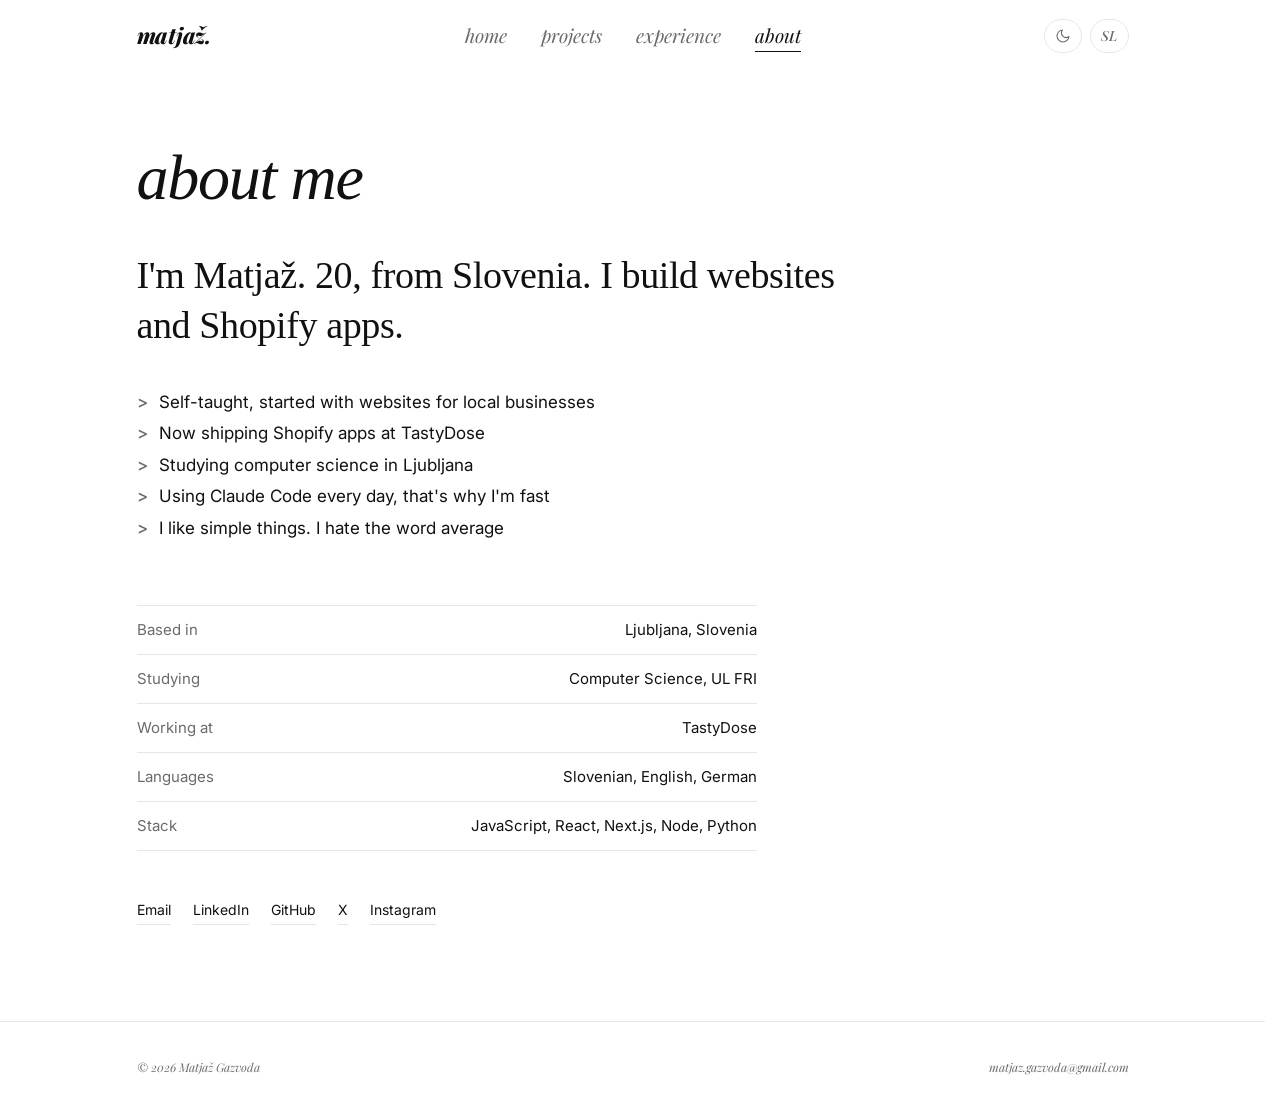
==== about.html @ 21f95aaa "Personal website: minimal portfolio with projects, experience, about Co-Authored-By: Claude Fable 5." ====
<!doctype html><html lang="en"><head><meta charset="utf-8"><meta name="viewport" content="width=device-width,initial-scale=1"><link rel="preconnect" href="https://fonts.googleapis.com"><link href="https://fonts.googleapis.com/css2?family=Inter:wght@400;500&family=Playfair+Display:ital,wght@0,400;0,500;1,400;1,500;1,800&display=swap" rel="stylesheet"><link rel="stylesheet" href="style.css"><script src="site.js"></script><title>About · Matjaž Gazvoda</title></head><body data-page="about">
<nav><div class="wrap"><a class="brand" href="index.html">matjaž.</a><ul><li><a href="index.html" data-p="index" data-i18n="nav.home">home</a></li><li><a href="projects.html" data-p="projects" data-i18n="nav.projects">projects</a></li><li><a href="experience.html" data-p="experience" data-i18n="nav.experience">experience</a></li><li><a href="about.html" data-p="about" data-i18n="nav.about">about</a></li></ul><div class="tools"><button id="themeBtn" type="button" aria-label="Toggle theme"><svg class="sun" viewBox="0 0 24 24"><circle cx="12" cy="12" r="4"/><path d="M12 2v2M12 20v2M4.9 4.9l1.4 1.4M17.7 17.7l1.4 1.4M2 12h2M20 12h2M4.9 19.1l1.4-1.4M17.7 6.3l1.4-1.4"/></svg><svg class="moon" viewBox="0 0 24 24"><path d="M21 12.8A9 9 0 1 1 11.2 3a7 7 0 0 0 9.8 9.8z"/></svg></button><button id="langBtn" type="button" aria-label="Toggle language">SL</button></div></div></nav>
<main class="wrap page about-page">
  <h1 data-i18n="about.h1">about me</h1>
  <p class="about-intro" data-i18n="about.intro"></p>
  <ul class="sell-list about-list">
    <li data-i18n="ab.1"></li>
    <li data-i18n="ab.2"></li>
    <li data-i18n="ab.3"></li>
    <li data-i18n="ab.4"></li>
    <li data-i18n="ab.5"></li>
  </ul>
  <ul class="facts about-facts">
    <li><span data-i18n="f.based"></span><span data-i18n="f.based.v"></span></li>
    <li><span data-i18n="f.study"></span><span data-i18n="f.study.v"></span></li>
    <li><span data-i18n="f.work"></span><span>TastyDose</span></li>
    <li><span data-i18n="f.lang"></span><span data-i18n="f.lang.v"></span></li>
    <li><span data-i18n="f.stack"></span><span>JavaScript, React, Next.js, Node, Python</span></li>
  </ul>
  <div class="links"><a href="mailto:matjaz.gazvoda@gmail.com" data-i18n="links.email">Email</a><a href="https://www.linkedin.com/in/matja%C5%BE-gazvoda-29b354322/" target="_blank" rel="noopener">LinkedIn</a><a href="https://github.com/matjazo18" target="_blank" rel="noopener">GitHub</a><a href="https://x.com/GazvodaMatjaz" target="_blank" rel="noopener">X</a><a href="https://www.instagram.com/matjaz_gazvoda/" target="_blank" rel="noopener">Instagram</a></div>
</main>
<footer><div class="wrap"><span>© 2026 Matjaž Gazvoda</span><span><a href="mailto:matjaz.gazvoda@gmail.com">matjaz.gazvoda@gmail.com</a></span></div></footer>
<script>window.__i18nApply&&window.__i18nApply()</script>
</body></html>
---- style.css ----
*{box-sizing:border-box;margin:0;padding:0}
:root{--bg:#fff;--fg:#111;--muted:#6b6b6b;--line:#e6e6e6;--glow:rgba(0,0,0,.35);--max:1040px}
:root[data-theme="dark"]{--bg:#0b0b0b;--fg:#f2f2f2;--muted:#9a9a9a;--line:#262626;--glow:rgba(255,255,255,.55)}
html{-webkit-font-smoothing:antialiased}
body{background:var(--bg);color:var(--fg);font-family:"Inter",-apple-system,BlinkMacSystemFont,"Helvetica Neue",Arial,sans-serif;font-size:17px;line-height:1.6;transition:background .25s,color .25s}
a{color:inherit;text-decoration:none}
.wrap{max-width:var(--max);margin:0 auto;padding:0 24px}
/* nav */
nav{position:sticky;top:0;background:color-mix(in srgb,var(--bg) 90%,transparent);backdrop-filter:blur(8px);z-index:10}
nav .wrap{display:grid;grid-template-columns:1fr auto 1fr;align-items:center;height:64px}
nav .brand{font-family:Georgia,"Times New Roman",serif;font-style:italic;font-size:20px;letter-spacing:-.01em}
nav ul{display:flex;gap:30px;list-style:none;justify-content:center}
nav ul a{font-size:14px;color:var(--muted);transition:color .2s,text-shadow .2s}
nav ul a:hover{color:var(--fg);text-shadow:0 0 10px var(--glow),0 0 22px var(--glow)}
nav ul a.active{color:var(--fg)}
.tools{display:flex;gap:6px;justify-content:flex-end}
.tools button{font:inherit;font-size:12px;letter-spacing:.08em;color:var(--muted);background:none;border:1px solid var(--line);border-radius:999px;padding:5px 11px;cursor:pointer;transition:color .2s,border-color .2s,text-shadow .2s}
.tools button:hover{color:var(--fg);border-color:var(--fg);text-shadow:0 0 10px var(--glow)}
/* hero */
.hero{min-height:calc(100vh - 64px);display:flex;flex-direction:column;align-items:center;justify-content:center;text-align:center;padding:0 24px 72px}
.hero img{width:min(720px,88vw);height:auto;margin:-60px 0 -70px}
:root[data-theme="dark"] .hero img{filter:invert(1)}
.hero .name{font-size:15px;letter-spacing:.22em;text-transform:uppercase;color:var(--muted)}
.hero .tag{margin-top:14px;max-width:520px;color:var(--muted);font-size:16px}
.hero .links{margin-top:28px}
/* links row */
.links{display:flex;gap:22px;flex-wrap:wrap;justify-content:center}
.about .links{justify-content:flex-start}
.links a{font-size:14px;border-bottom:1px solid var(--line);padding-bottom:2px;transition:border-color .15s,text-shadow .2s}
.links a:hover{border-color:var(--fg);text-shadow:0 0 10px var(--glow)}
/* page header */
.page{padding-top:72px;padding-bottom:96px}
h1{font-family:Georgia,"Times New Roman",serif;font-style:italic;font-weight:400;font-size:clamp(40px,6vw,64px);line-height:1.05;letter-spacing:-.02em;margin-bottom:12px}
.lead{color:var(--muted);max-width:560px;margin-bottom:64px}
/* projects */
.project{display:grid;grid-template-columns:1fr 1fr;gap:48px;align-items:center;padding:48px 0;border-top:1px solid var(--line)}
.project:last-child{border-bottom:1px solid var(--line)}
.project img{width:100%;height:auto;border:1px solid var(--line);border-radius:6px;display:block}
.project.flip .shot{order:2}
.project .num{font-size:12px;letter-spacing:.2em;color:var(--muted);text-transform:uppercase}
.project h2{font-family:Georgia,"Times New Roman",serif;font-weight:400;font-size:32px;margin:10px 0 14px;letter-spacing:-.01em}
.project p{color:var(--muted);font-size:16px}
.project .visit{display:inline-block;margin-top:22px;font-size:14px;border-bottom:1px solid var(--fg);padding-bottom:2px}
.project .stack{margin-top:14px;font-size:13px;color:var(--muted)}
/* experience */
.timeline{list-style:none}
.timeline li{display:grid;grid-template-columns:150px 1fr;gap:24px;padding:28px 0;border-top:1px solid var(--line)}
.timeline li:last-child{border-bottom:1px solid var(--line)}
.timeline .when{font-size:14px;color:var(--muted);padding-top:3px}
.timeline h3{font-weight:500;font-size:18px}
.timeline .where{color:var(--muted);font-size:15px}
.timeline p{margin-top:8px;color:var(--muted);font-size:15px;max-width:560px}
.timeline p a{border-bottom:1px solid var(--line)}
h2.section{font-size:12px;letter-spacing:.2em;text-transform:uppercase;color:var(--muted);margin:64px 0 8px}
/* about */
.about{display:grid;grid-template-columns:1fr 1fr;gap:64px}
.about p{margin-bottom:18px;max-width:520px}
.about .links{margin-top:28px}
.facts{list-style:none;font-size:15px}
.facts li{display:flex;justify-content:space-between;gap:16px;padding:12px 0;border-top:1px solid var(--line)}
.facts li:last-child{border-bottom:1px solid var(--line)}
.facts span:first-child{color:var(--muted)}
/* footer */
footer{border-top:1px solid var(--line);padding:36px 0;font-size:13px;color:var(--muted)}
footer .wrap{display:flex;justify-content:space-between;flex-wrap:wrap;gap:12px}
@media(max-width:720px){
  nav .wrap{grid-template-columns:1fr auto;height:auto;padding:12px 24px;row-gap:10px}
  nav ul{grid-column:1/-1;gap:18px}
  .hero img{margin:-30px 0 -36px}
  .project,.about{grid-template-columns:1fr;gap:24px}
  .project.flip .shot{order:0}
  .timeline li{grid-template-columns:1fr;gap:4px}
}
/* ---- v3 ---- */
nav .wrap{height:72px}
.tools{align-items:center;gap:8px}
.tools button{display:inline-flex;align-items:center;justify-content:center;height:34px;min-width:34px;padding:0 10px}
.tools button svg{width:16px;height:16px;stroke:currentColor;fill:none;stroke-width:1.6;stroke-linecap:round;stroke-linejoin:round}
.tools .sun,.tools .moon{display:none}
:root:not([data-theme="dark"]) .tools .moon{display:block}
:root[data-theme="dark"] .tools .sun{display:block}
/* home: no scroll */
body.home{height:100vh;overflow:hidden;display:flex;flex-direction:column}
body.home .hero{flex:1;min-height:0;padding:0 24px 40px}
/* projects: spacious, no lines */
.project{border:0!important;padding:72px 0;gap:72px}
.project+.project{margin-top:24px}
.project img{border:0;border-radius:10px;box-shadow:0 20px 60px -20px rgba(0,0,0,.25)}
:root[data-theme="dark"] .project img{box-shadow:0 20px 60px -20px rgba(0,0,0,.8)}
/* CTA */
.cta{margin-top:96px;padding:72px 0 24px;border-top:1px solid var(--line)}
.cta h2{font-family:Georgia,"Times New Roman",serif;font-style:italic;font-weight:400;font-size:clamp(34px,5vw,52px);line-height:1.08;letter-spacing:-.02em;max-width:640px}
.cta .sub{color:var(--muted);margin:14px 0 36px;max-width:520px}
.chips{display:flex;flex-wrap:wrap;gap:10px;margin-bottom:28px}
.chips button{font:inherit;font-size:14px;padding:10px 18px;border:1px solid var(--line);border-radius:999px;background:none;color:var(--muted);cursor:pointer;transition:all .15s}
.chips button:hover{border-color:var(--fg);color:var(--fg)}
.chips button.on{background:var(--fg);color:var(--bg);border-color:var(--fg)}
.form{display:grid;grid-template-columns:1fr 1fr;gap:14px;max-width:720px}
.form input,.form textarea{font:inherit;font-size:15px;width:100%;padding:13px 14px;border:1px solid var(--line);border-radius:8px;background:transparent;color:var(--fg);outline:none;transition:border-color .15s}
.form input:focus,.form textarea:focus{border-color:var(--fg)}
.form textarea{grid-column:1/-1;min-height:120px;resize:vertical}
.form .send{grid-column:1/-1;justify-self:start;font:inherit;font-size:15px;font-weight:500;padding:14px 26px;border:0;border-radius:999px;background:var(--fg);color:var(--bg);cursor:pointer;transition:opacity .15s,transform .15s}
.form .send:hover{opacity:.85;transform:translateY(-1px)}
.form .note{grid-column:1/-1;font-size:13px;color:var(--muted)}
/* about v2 */
.about-intro{font-family:Georgia,"Times New Roman",serif;font-size:clamp(24px,3.2vw,34px);line-height:1.3;letter-spacing:-.01em;max-width:760px;margin-bottom:80px}
.grid3{display:grid;grid-template-columns:repeat(3,1fr);gap:40px;margin-bottom:96px}
.grid3 h3{font-weight:500;font-size:17px;margin-bottom:8px}
.grid3 p{color:var(--muted);font-size:15px}
.grid3 .k{font-size:12px;letter-spacing:.2em;text-transform:uppercase;color:var(--muted);margin-bottom:14px}
.about2{display:grid;grid-template-columns:1.2fr 1fr;gap:80px;margin-bottom:96px}
.about2 p{color:var(--muted);margin-bottom:16px;max-width:520px}
.about-cta{padding-top:40px;border-top:1px solid var(--line);display:flex;justify-content:space-between;align-items:center;gap:24px;flex-wrap:wrap}
.about-cta .big{font-family:Georgia,"Times New Roman",serif;font-style:italic;font-size:28px}
.btn{display:inline-block;font-size:15px;font-weight:500;padding:13px 24px;border-radius:999px;background:var(--fg);color:var(--bg);transition:opacity .15s}
.btn:hover{opacity:.85}
@media(max-width:720px){.form,.grid3,.about2{grid-template-columns:1fr}.project{padding:40px 0;gap:28px}.cta{margin-top:40px}}
/* browser frame */
.shot a{display:block}
.frame{border-radius:12px;overflow:hidden;background:var(--bg);box-shadow:0 1px 0 var(--line),0 30px 70px -30px rgba(0,0,0,.35);border:1px solid var(--line);transition:transform .3s,box-shadow .3s}
.shot a:hover .frame{transform:translateY(-4px);box-shadow:0 1px 0 var(--line),0 40px 80px -30px rgba(0,0,0,.4)}
.frame .bar{display:flex;align-items:center;gap:6px;height:30px;padding:0 12px;border-bottom:1px solid var(--line);background:color-mix(in srgb,var(--fg) 4%,var(--bg))}
.frame .bar i{width:9px;height:9px;border-radius:50%;background:var(--line)}
.frame .bar span{margin-left:auto;margin-right:auto;font-size:11px;color:var(--muted);letter-spacing:.02em}
.frame img{border:0!important;border-radius:0!important;box-shadow:none!important}
/* CTA placeholder card */
.placeholder{display:block;border:2px dashed var(--line);border-radius:12px;overflow:hidden;background:var(--bg);transition:border-color .2s,transform .3s}
.placeholder:hover{border-color:var(--fg);transform:translateY(-4px)}
.placeholder .bar{display:flex;align-items:center;gap:6px;height:30px;padding:0 12px;border-bottom:2px dashed var(--line)}
.placeholder .bar i{width:9px;height:9px;border-radius:50%;border:1.5px dashed var(--line)}
.placeholder .bar span{margin:0 auto;font-size:11px;color:var(--muted)}
.ph-body{aspect-ratio:16/9;display:flex;flex-direction:column;align-items:center;justify-content:center;gap:10px}
.ph-url{font-family:Georgia,"Times New Roman",serif;font-style:italic;font-size:clamp(22px,2.6vw,34px);color:var(--fg)}
.ph-hint{font-size:13px;color:var(--muted);transition:color .2s}
.placeholder:hover .ph-hint{color:var(--fg)}
.cta-row{margin-top:48px}
.sell b{color:var(--fg);font-weight:600}
.cta-row h2{font-style:italic}
.sell-list{list-style:none;margin-top:18px;display:grid;gap:10px}
.sell-list li{position:relative;padding-left:18px;color:var(--muted);font-size:15px;line-height:1.5}
.sell-list li::before{content:"";position:absolute;left:0;top:.65em;width:6px;height:6px;border-radius:50%;background:var(--fg)}
.sell-list b{color:var(--fg);font-weight:600}
/* lens hero */
.lens-wrap{position:relative;display:inline-block;padding:40px 60px;cursor:none;user-select:none;-webkit-user-select:none;margin:-20px 0 -10px}
.lens-text{font-family:"Playfair Display",Georgia,"Times New Roman",serif;font-style:italic;font-weight:800;font-size:clamp(84px,15vw,220px);line-height:1;letter-spacing:-.03em;display:block;white-space:nowrap}
.lens-text.outline{color:transparent;-webkit-text-stroke:1.5px var(--fg);opacity:.9}
.lens-text.fill{position:absolute;inset:0;padding:40px 60px;color:var(--fg);clip-path:circle(0px at 50% 50%);pointer-events:none;will-change:clip-path}
.lens-text.fill{background:#ff5a1f;color:#111;-webkit-background-clip:unset}
.lens-ring{position:absolute;left:0;top:0;width:180px;height:180px;border-radius:50%;border:5px solid #1a1a1a;box-shadow:0 10px 30px rgba(0,0,0,.25),inset 0 0 0 1px rgba(255,255,255,.4);pointer-events:none;opacity:0;transition:opacity .15s;will-change:transform}
.lens-ring::after{content:"";position:absolute;width:14px;height:70px;background:#1a1a1a;border-radius:8px;right:-30px;bottom:-52px;transform:rotate(-45deg)}
.lens-wrap.on .lens-ring{opacity:1}
:root[data-theme="dark"] .lens-ring{border-color:#f2f2f2}
:root[data-theme="dark"] .lens-ring::after{background:#f2f2f2}
/* bullets like X posts */
.sell-list{gap:6px;margin-top:14px}
.sell-list li{padding-left:22px;color:var(--fg);font-size:16px}
.sell-list li::before{content:">";position:static;display:inline-block;width:22px;margin-left:-22px;height:auto;background:none;border-radius:0;color:var(--muted);font-weight:500}
.sell-list b{font-weight:500}
/* home bottom bar */
body.home .hero{padding-bottom:0}
.home-bar{padding:0 0 28px}
.home-bar .wrap{display:flex;justify-content:space-between;align-items:center;gap:16px;flex-wrap:wrap}
.home-bar .links{justify-content:flex-start}
.home-name{font-size:14px;color:var(--muted);letter-spacing:.02em}
@media(max-width:720px){.home-bar .wrap{justify-content:center}.home-name{width:100%;text-align:center}}
/* hero centering fix */
body.home .hero{padding:0 24px}
.lens-wrap{margin:0;padding:40px 60px;transform:translateY(-9vh)}
.lens-text.fill{padding:40px 60px}
/* lens: orange disc always full */
.lens-text.outline{position:relative;z-index:0}
.lens-ring{background:#ff5a1f;z-index:1}
.lens-text.fill{z-index:2;background:none}
/* nav typography */
:root{--mono:"Space Grotesk","Inter",sans-serif}
nav ul{gap:34px}
nav ul a{font-family:var(--mono);font-size:12px;letter-spacing:.14em;text-transform:uppercase}
nav ul a.active{position:relative}
nav ul a.active::after{content:"";position:absolute;left:0;right:0;bottom:-6px;height:1px;background:var(--fg)}
nav .brand{font-family:"Playfair Display",Georgia,serif;font-weight:800;font-size:22px}
.tools button{font-family:var(--mono);font-size:11px;letter-spacing:.14em}
.home-bar .links a,.hero .links a{font-family:var(--mono);font-size:12px;letter-spacing:.12em;text-transform:uppercase}
.home-name{font-family:var(--mono);font-size:12px;letter-spacing:.14em;text-transform:uppercase}
.project .num,h2.section,.grid3 .k,.about2 .k{font-family:var(--mono);letter-spacing:.16em}
.project .stack,.frame .bar span,.placeholder .bar span{font-family:var(--mono)}
footer{font-family:var(--mono);font-size:12px;letter-spacing:.06em}
nav ul a{font-weight:500;font-size:13px;letter-spacing:.1em}
.home-bar .links a,.hero .links a,.home-name,.tools button{font-weight:500;letter-spacing:.1em}
/* nav in Playfair italic */
:root{--mono:"Playfair Display",Georgia,"Times New Roman",serif}
nav ul a{font-family:var(--mono);font-style:italic;font-weight:400;font-size:19px;letter-spacing:0;text-transform:none}
nav ul a.active::after{bottom:-4px}
.tools button{font-family:var(--mono);font-style:italic;font-size:14px;letter-spacing:.02em;text-transform:none}
.home-bar .links a,.hero .links a{font-family:var(--mono);font-style:italic;font-size:17px;letter-spacing:0;text-transform:none;font-weight:400}
.home-name{font-family:var(--mono);font-style:italic;font-size:17px;letter-spacing:0;text-transform:none;font-weight:400}
.project .num,h2.section,.grid3 .k,.about2 .k{font-family:var(--mono);font-style:italic;text-transform:none;letter-spacing:.02em;font-size:15px}
.project .stack,.frame .bar span,.placeholder .bar span,footer{font-family:var(--mono);font-style:italic;letter-spacing:0}
/* ---- mobile ---- */
body.home{height:100dvh}
@media(max-width:720px),(pointer:coarse){
  .lens-wrap{cursor:default;padding:16px 8px;transform:translateY(-4vh);max-width:100%}
  .lens-text{font-size:clamp(64px,19vw,120px);white-space:nowrap}
  .lens-text.outline{color:var(--fg);-webkit-text-stroke:0;opacity:1}
  .lens-text.fill,.lens-ring{display:none}
}
@media(max-width:720px){
  nav .wrap{display:flex;flex-wrap:wrap;justify-content:space-between;align-items:center;height:auto;padding:14px 20px 10px;row-gap:8px}
  nav .brand{order:0}
  .tools{order:1}
  nav ul{order:2;width:100%;justify-content:center;gap:22px}
  nav ul a{font-size:17px}
  body.home .hero{padding:0 16px}
  .home-bar{padding:0 0 18px}
  .home-bar .wrap{flex-direction:column;align-items:center;gap:10px;padding:0 16px}
  .home-bar .links{gap:14px;justify-content:center}
  .home-bar .links a,.home-name{font-size:15px}
  .page{padding-top:40px;padding-bottom:64px}
  h1{font-size:40px}
  .lead{margin-bottom:36px}
  .project{padding:28px 0;gap:20px}
  .project+.project{margin-top:8px}
  .project h2{font-size:26px}
  .cta-row{margin-top:24px}
  .about-intro{font-size:22px;margin-bottom:48px}
  .grid3{gap:28px;margin-bottom:56px}
  .about2{gap:40px;margin-bottom:56px}
  .about-cta .big{font-size:22px}
  .timeline li{padding:20px 0}
  h2.section{margin:44px 0 6px}
  footer .wrap{flex-direction:column;align-items:center;text-align:center}
}
/* no layout shift between pages */
html{scrollbar-gutter:stable}
body.home{overflow-y:hidden}
html.i18n-pending body{visibility:hidden}
/* about v3 */
.about-page h1{margin-bottom:40px}
.about-page .about-intro{font-size:clamp(26px,3.4vw,38px);max-width:720px;margin-bottom:40px}
.about-list{max-width:620px;margin-bottom:64px}
.about-list li{font-size:17px}
.about-facts{max-width:620px;margin-bottom:48px}
.about-page .links{justify-content:flex-start}
@media(max-width:720px){.about-page h1{margin-bottom:24px}.about-page .about-intro{font-size:24px;margin-bottom:28px}.about-list{margin-bottom:40px}}
:root[data-theme="dark"] .lens-text.fill{color:#fff}
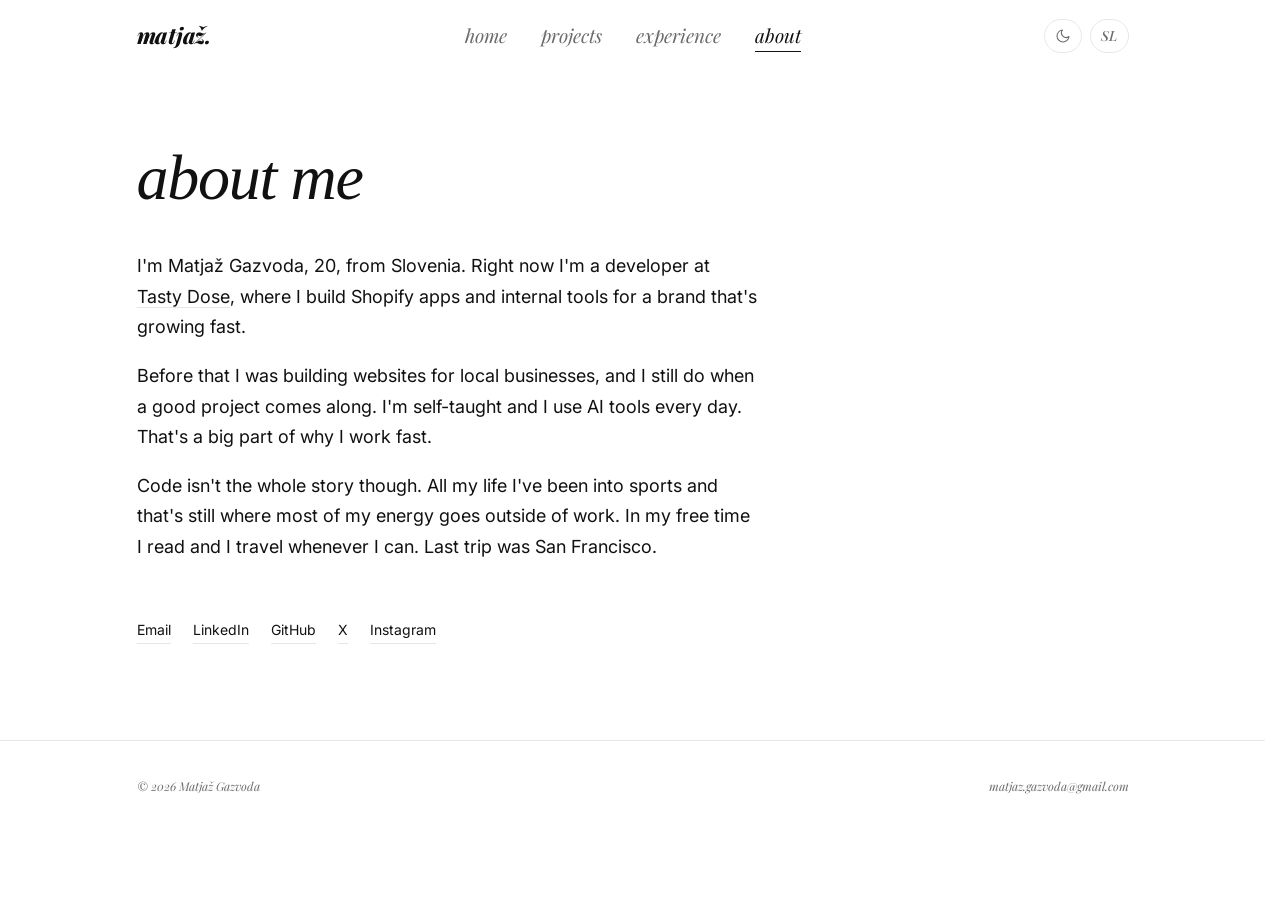
==== commit a5125ca3: "About text rewrite, remove facts table, add M favicon Co-Authored-By: Claude Fable 5.1 <noreply@anth" ====
--- a/about.html
+++ b/about.html
@@ -1,22 +1,12 @@
-<!doctype html><html lang="en"><head><meta charset="utf-8"><meta name="viewport" content="width=device-width,initial-scale=1"><link rel="preconnect" href="https://fonts.googleapis.com"><link href="https://fonts.googleapis.com/css2?family=Inter:wght@400;500&family=Playfair+Display:ital,wght@0,400;0,500;1,400;1,500;1,800&display=swap" rel="stylesheet"><link rel="stylesheet" href="style.css"><script src="site.js"></script><title>About · Matjaž Gazvoda</title></head><body data-page="about">
+<!doctype html><html lang="en"><head><meta charset="utf-8"><meta name="viewport" content="width=device-width,initial-scale=1"><link rel="preconnect" href="https://fonts.googleapis.com"><link href="https://fonts.googleapis.com/css2?family=Inter:wght@400;500&family=Playfair+Display:ital,wght@0,400;0,500;1,400;1,500;1,800&display=swap" rel="stylesheet"><link rel="icon" href="img/icon.svg" type="image/svg+xml"><link rel="apple-touch-icon" href="img/apple-touch-icon.png"><link rel="stylesheet" href="style.css"><script src="site.js"></script><title>About · Matjaž Gazvoda</title></head><body data-page="about">
 <nav><div class="wrap"><a class="brand" href="index.html">matjaž.</a><ul><li><a href="index.html" data-p="index" data-i18n="nav.home">home</a></li><li><a href="projects.html" data-p="projects" data-i18n="nav.projects">projects</a></li><li><a href="experience.html" data-p="experience" data-i18n="nav.experience">experience</a></li><li><a href="about.html" data-p="about" data-i18n="nav.about">about</a></li></ul><div class="tools"><button id="themeBtn" type="button" aria-label="Toggle theme"><svg class="sun" viewBox="0 0 24 24"><circle cx="12" cy="12" r="4"/><path d="M12 2v2M12 20v2M4.9 4.9l1.4 1.4M17.7 17.7l1.4 1.4M2 12h2M20 12h2M4.9 19.1l1.4-1.4M17.7 6.3l1.4-1.4"/></svg><svg class="moon" viewBox="0 0 24 24"><path d="M21 12.8A9 9 0 1 1 11.2 3a7 7 0 0 0 9.8 9.8z"/></svg></button><button id="langBtn" type="button" aria-label="Toggle language">SL</button></div></div></nav>
 <main class="wrap page about-page">
   <h1 data-i18n="about.h1">about me</h1>
-  <p class="about-intro" data-i18n="about.intro"></p>
-  <ul class="sell-list about-list">
-    <li data-i18n="ab.1"></li>
-    <li data-i18n="ab.2"></li>
-    <li data-i18n="ab.3"></li>
-    <li data-i18n="ab.4"></li>
-    <li data-i18n="ab.5"></li>
-  </ul>
-  <ul class="facts about-facts">
-    <li><span data-i18n="f.based"></span><span data-i18n="f.based.v"></span></li>
-    <li><span data-i18n="f.study"></span><span data-i18n="f.study.v"></span></li>
-    <li><span data-i18n="f.work"></span><span>TastyDose</span></li>
-    <li><span data-i18n="f.lang"></span><span data-i18n="f.lang.v"></span></li>
-    <li><span data-i18n="f.stack"></span><span>JavaScript, React, Next.js, Node, Python</span></li>
-  </ul>
+  <div class="about-text">
+    <p data-i18n-html="about.p1"></p>
+    <p data-i18n="about.p2"></p>
+    <p data-i18n="about.p3"></p>
+  </div>
   <div class="links"><a href="mailto:matjaz.gazvoda@gmail.com" data-i18n="links.email">Email</a><a href="https://www.linkedin.com/in/matja%C5%BE-gazvoda-29b354322/" target="_blank" rel="noopener">LinkedIn</a><a href="https://github.com/matjazo18" target="_blank" rel="noopener">GitHub</a><a href="https://x.com/GazvodaMatjaz" target="_blank" rel="noopener">X</a><a href="https://www.instagram.com/matjaz_gazvoda/" target="_blank" rel="noopener">Instagram</a></div>
 </main>
 <footer><div class="wrap"><span>© 2026 Matjaž Gazvoda</span><span><a href="mailto:matjaz.gazvoda@gmail.com">matjaz.gazvoda@gmail.com</a></span></div></footer>
--- a/style.css
+++ b/style.css
@@ -242,3 +242,17 @@
 .about-page .links{justify-content:flex-start}
 @media(max-width:720px){.about-page h1{margin-bottom:24px}.about-page .about-intro{font-size:24px;margin-bottom:28px}.about-list{margin-bottom:40px}}
 :root[data-theme="dark"] .lens-text.fill{color:#fff}
+/* lens color test: dark green */
+.lens-ring{background:#1f5c3f}
+.lens-text.fill{color:#f3efe6}
+:root[data-theme="dark"] .lens-text.fill{color:#f3efe6}
+/* lens per theme */
+.lens-ring{background:#3f9a66}
+.lens-text.fill{color:#0d0d0d}
+:root[data-theme="dark"] .lens-ring{background:#1f5c3f}
+:root[data-theme="dark"] .lens-text.fill{color:#f3efe6}
+.inl{border-bottom:1px solid var(--line);transition:color .2s,border-color .2s,text-shadow .2s}
+.inl:hover{border-color:var(--fg);text-shadow:0 0 10px var(--glow),0 0 22px var(--glow)}
+.about-text{max-width:620px;margin-bottom:56px}
+.about-text p{font-size:18px;line-height:1.7;margin-bottom:18px}
+.about-text p:last-child{margin-bottom:0}
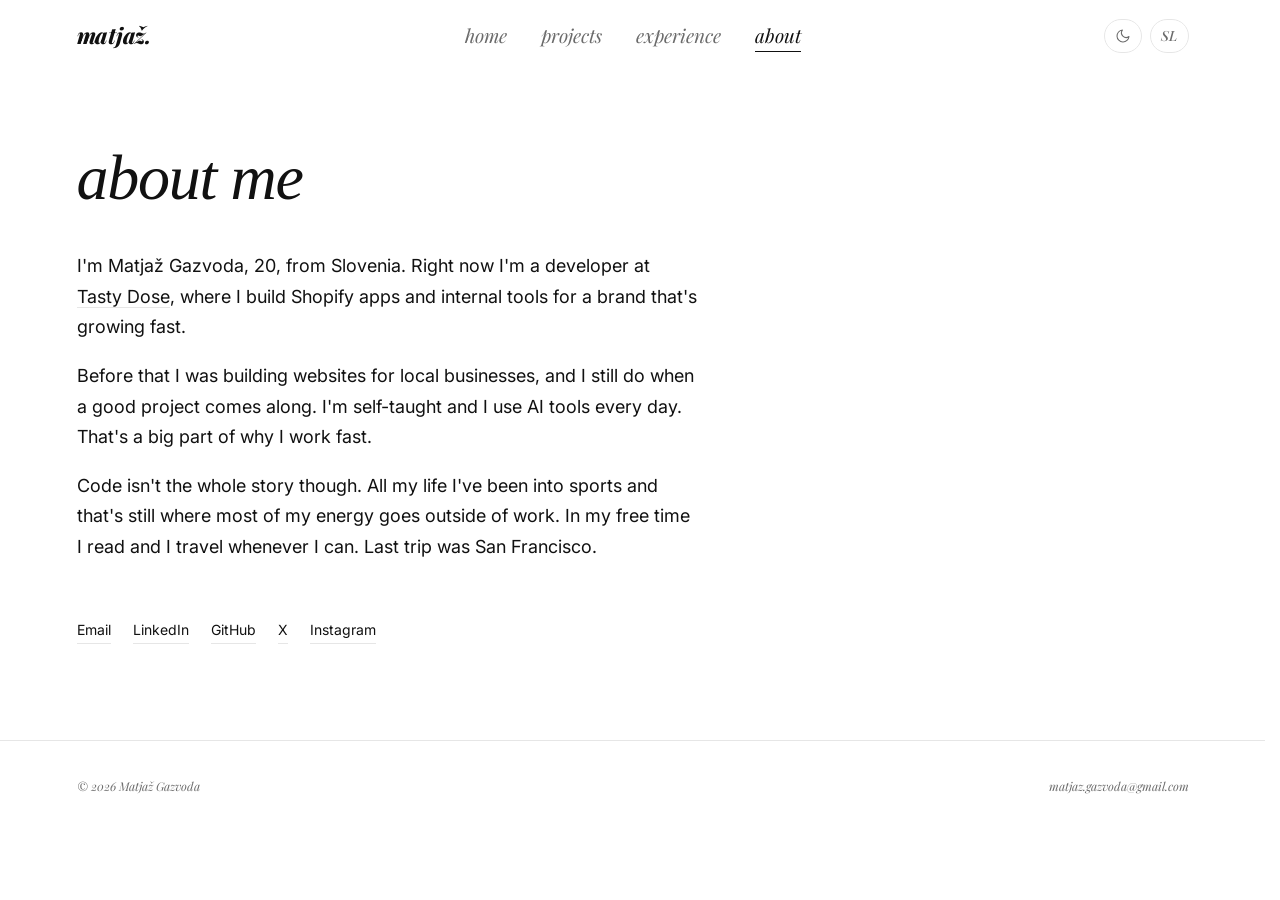
==== commit 5185f5a9: "Bigger project images, FRI Founders Club entry with logos, OG preview tags Co-Authored-By: Claude Fa" ====
--- a/about.html
+++ b/about.html
@@ -1,4 +1,4 @@
-<!doctype html><html lang="en"><head><meta charset="utf-8"><meta name="viewport" content="width=device-width,initial-scale=1"><link rel="preconnect" href="https://fonts.googleapis.com"><link href="https://fonts.googleapis.com/css2?family=Inter:wght@400;500&family=Playfair+Display:ital,wght@0,400;0,500;1,400;1,500;1,800&display=swap" rel="stylesheet"><link rel="icon" href="img/icon.svg" type="image/svg+xml"><link rel="apple-touch-icon" href="img/apple-touch-icon.png"><link rel="stylesheet" href="style.css"><script src="site.js"></script><title>About · Matjaž Gazvoda</title></head><body data-page="about">
+<!doctype html><html lang="en"><head><meta charset="utf-8"><meta name="viewport" content="width=device-width,initial-scale=1"><meta name="description" content="Matjaž Gazvoda, developer who builds things differently"><meta property="og:title" content="Matjaž Gazvoda"><meta property="og:description" content="Matjaž Gazvoda, developer who builds things differently"><meta property="og:type" content="website"><meta property="og:image" content="img/og.png"><meta name="twitter:card" content="summary_large_image"><meta name="twitter:title" content="Matjaž Gazvoda"><meta name="twitter:description" content="Matjaž Gazvoda, developer who builds things differently"><meta name="twitter:image" content="img/og.png"><link rel="preconnect" href="https://fonts.googleapis.com"><link href="https://fonts.googleapis.com/css2?family=Inter:wght@400;500&family=Playfair+Display:ital,wght@0,400;0,500;1,400;1,500;1,800&display=swap" rel="stylesheet"><link rel="icon" href="img/icon.svg" type="image/svg+xml"><link rel="apple-touch-icon" href="img/apple-touch-icon.png"><link rel="stylesheet" href="style.css"><script src="site.js"></script><title>About · Matjaž Gazvoda</title></head><body data-page="about">
 <nav><div class="wrap"><a class="brand" href="index.html">matjaž.</a><ul><li><a href="index.html" data-p="index" data-i18n="nav.home">home</a></li><li><a href="projects.html" data-p="projects" data-i18n="nav.projects">projects</a></li><li><a href="experience.html" data-p="experience" data-i18n="nav.experience">experience</a></li><li><a href="about.html" data-p="about" data-i18n="nav.about">about</a></li></ul><div class="tools"><button id="themeBtn" type="button" aria-label="Toggle theme"><svg class="sun" viewBox="0 0 24 24"><circle cx="12" cy="12" r="4"/><path d="M12 2v2M12 20v2M4.9 4.9l1.4 1.4M17.7 17.7l1.4 1.4M2 12h2M20 12h2M4.9 19.1l1.4-1.4M17.7 6.3l1.4-1.4"/></svg><svg class="moon" viewBox="0 0 24 24"><path d="M21 12.8A9 9 0 1 1 11.2 3a7 7 0 0 0 9.8 9.8z"/></svg></button><button id="langBtn" type="button" aria-label="Toggle language">SL</button></div></div></nav>
 <main class="wrap page about-page">
   <h1 data-i18n="about.h1">about me</h1>
--- a/style.css
+++ b/style.css
@@ -256,3 +256,29 @@
 .about-text{max-width:620px;margin-bottom:56px}
 .about-text p{font-size:18px;line-height:1.7;margin-bottom:18px}
 .about-text p:last-child{margin-bottom:0}
+/* bigger project images + soft green shadow */
+@media(min-width:721px){
+  .project{grid-template-columns:1.25fr 1fr;gap:56px}
+  .project.flip{grid-template-columns:1fr 1.25fr}
+}
+.frame{box-shadow:0 1px 0 var(--line),0 30px 70px -30px rgba(63,154,102,.45)}
+.shot a:hover .frame{box-shadow:0 1px 0 var(--line),0 40px 80px -30px rgba(63,154,102,.55)}
+:root[data-theme="dark"] .frame{box-shadow:0 1px 0 var(--line),0 30px 70px -30px rgba(31,92,63,.9)}
+:root[data-theme="dark"] .shot a:hover .frame{box-shadow:0 1px 0 var(--line),0 40px 80px -30px rgba(31,92,63,1)}
+/* plain grey shadow */
+.frame{box-shadow:0 10px 30px rgba(0,0,0,.12),0 30px 60px -20px rgba(0,0,0,.25)}
+.shot a:hover .frame{box-shadow:0 14px 36px rgba(0,0,0,.16),0 40px 70px -20px rgba(0,0,0,.3)}
+:root[data-theme="dark"] .frame{box-shadow:0 10px 30px rgba(0,0,0,.5),0 30px 60px -20px rgba(0,0,0,.8)}
+:root[data-theme="dark"] .shot a:hover .frame{box-shadow:0 14px 36px rgba(0,0,0,.6),0 40px 70px -20px rgba(0,0,0,.9)}
+/* even bigger project images */
+@media(min-width:721px){
+  .project{grid-template-columns:1.6fr 1fr;gap:48px}
+  .project.flip{grid-template-columns:1fr 1.6fr}
+  .project{max-width:1160px}
+}
+:root{--max:1160px}
+/* experience logos */
+.timeline .row{display:flex;gap:16px;align-items:flex-start}
+.timeline .logo{width:44px;height:44px;border-radius:10px;flex:none;object-fit:cover;border:1px solid var(--line)}
+.timeline .logo.ph{background:none;border:0;visibility:hidden}
+@media(max-width:720px){.timeline .logo.ph{display:none}}
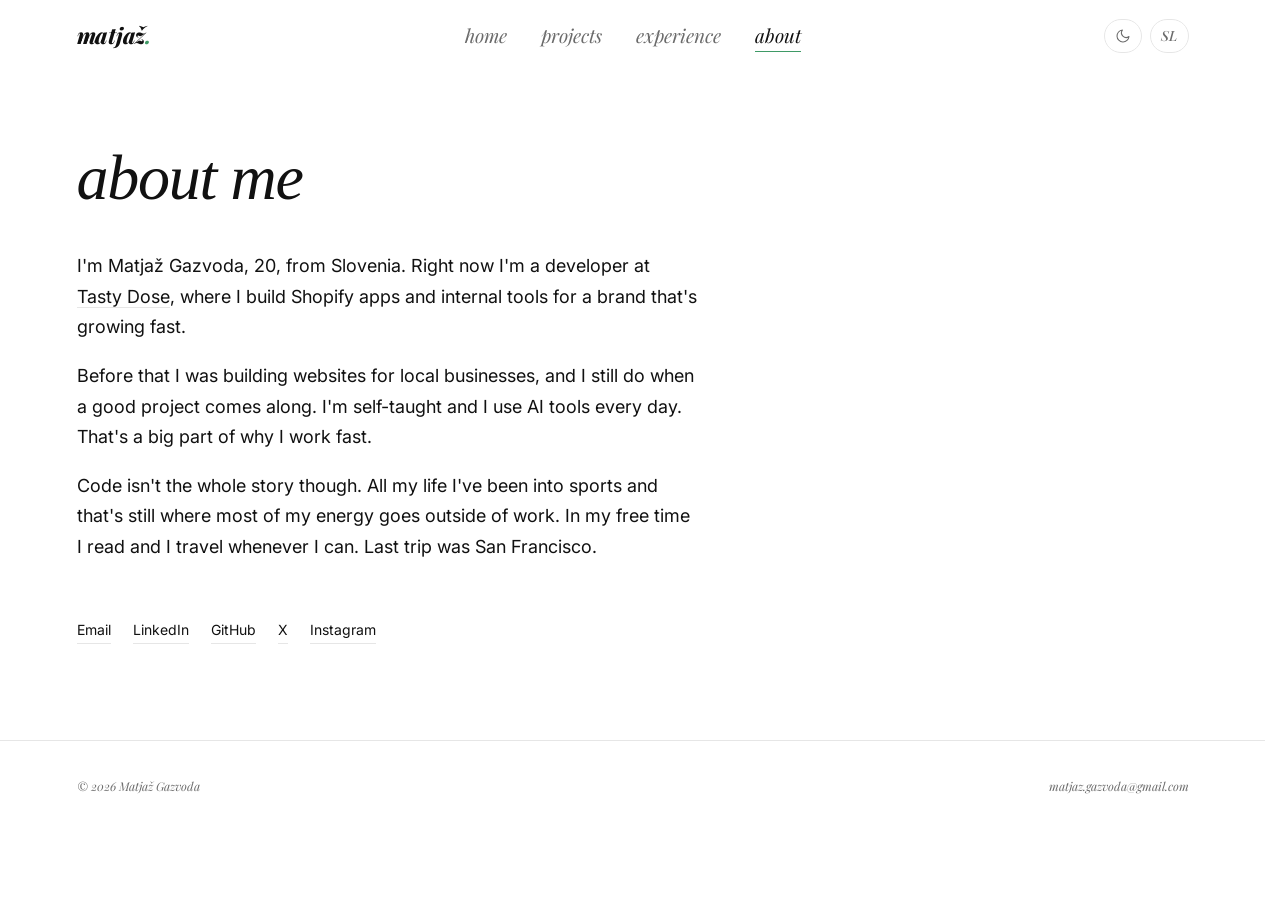
==== commit 6c8fae55: "Subtle green accents: logo dot, active nav line, link hovers Co-Authored-By: Claude Opus 5.5 <norepl" ====
--- a/about.html
+++ b/about.html
@@ -1,5 +1,5 @@
 <!doctype html><html lang="en"><head><meta charset="utf-8"><meta name="viewport" content="width=device-width,initial-scale=1"><meta name="description" content="Matjaž Gazvoda, developer who builds things differently"><meta property="og:title" content="Matjaž Gazvoda"><meta property="og:description" content="Matjaž Gazvoda, developer who builds things differently"><meta property="og:type" content="website"><meta property="og:image" content="img/og.png"><meta name="twitter:card" content="summary_large_image"><meta name="twitter:title" content="Matjaž Gazvoda"><meta name="twitter:description" content="Matjaž Gazvoda, developer who builds things differently"><meta name="twitter:image" content="img/og.png"><link rel="preconnect" href="https://fonts.googleapis.com"><link href="https://fonts.googleapis.com/css2?family=Inter:wght@400;500&family=Playfair+Display:ital,wght@0,400;0,500;1,400;1,500;1,800&display=swap" rel="stylesheet"><link rel="icon" href="img/icon.svg" type="image/svg+xml"><link rel="apple-touch-icon" href="img/apple-touch-icon.png"><link rel="stylesheet" href="style.css"><script src="site.js"></script><title>About · Matjaž Gazvoda</title></head><body data-page="about">
-<nav><div class="wrap"><a class="brand" href="index.html">matjaž.</a><ul><li><a href="index.html" data-p="index" data-i18n="nav.home">home</a></li><li><a href="projects.html" data-p="projects" data-i18n="nav.projects">projects</a></li><li><a href="experience.html" data-p="experience" data-i18n="nav.experience">experience</a></li><li><a href="about.html" data-p="about" data-i18n="nav.about">about</a></li></ul><div class="tools"><button id="themeBtn" type="button" aria-label="Toggle theme"><svg class="sun" viewBox="0 0 24 24"><circle cx="12" cy="12" r="4"/><path d="M12 2v2M12 20v2M4.9 4.9l1.4 1.4M17.7 17.7l1.4 1.4M2 12h2M20 12h2M4.9 19.1l1.4-1.4M17.7 6.3l1.4-1.4"/></svg><svg class="moon" viewBox="0 0 24 24"><path d="M21 12.8A9 9 0 1 1 11.2 3a7 7 0 0 0 9.8 9.8z"/></svg></button><button id="langBtn" type="button" aria-label="Toggle language">SL</button></div></div></nav>
+<nav><div class="wrap"><a class="brand" href="index.html">matjaž<span class="dot">.</span></a><ul><li><a href="index.html" data-p="index" data-i18n="nav.home">home</a></li><li><a href="projects.html" data-p="projects" data-i18n="nav.projects">projects</a></li><li><a href="experience.html" data-p="experience" data-i18n="nav.experience">experience</a></li><li><a href="about.html" data-p="about" data-i18n="nav.about">about</a></li></ul><div class="tools"><button id="themeBtn" type="button" aria-label="Toggle theme"><svg class="sun" viewBox="0 0 24 24"><circle cx="12" cy="12" r="4"/><path d="M12 2v2M12 20v2M4.9 4.9l1.4 1.4M17.7 17.7l1.4 1.4M2 12h2M20 12h2M4.9 19.1l1.4-1.4M17.7 6.3l1.4-1.4"/></svg><svg class="moon" viewBox="0 0 24 24"><path d="M21 12.8A9 9 0 1 1 11.2 3a7 7 0 0 0 9.8 9.8z"/></svg></button><button id="langBtn" type="button" aria-label="Toggle language">SL</button></div></div></nav>
 <main class="wrap page about-page">
   <h1 data-i18n="about.h1">about me</h1>
   <div class="about-text">
--- a/style.css
+++ b/style.css
@@ -282,3 +282,74 @@
 .timeline .logo{width:44px;height:44px;border-radius:10px;flex:none;object-fit:cover;border:1px solid var(--line)}
 .timeline .logo.ph{background:none;border:0;visibility:hidden}
 @media(max-width:720px){.timeline .logo.ph{display:none}}
+/* ---- mobile polish ---- */
+@media(max-width:720px){
+  body{font-size:16px;line-height:1.55}
+  nav .wrap{padding:12px 20px 8px;row-gap:4px}
+  nav .brand{font-size:20px}
+  nav ul{gap:16px}
+  nav ul a{font-size:16px}
+  .tools button{height:30px;min-width:30px;font-size:13px;padding:0 8px}
+  .tools button svg{width:14px;height:14px}
+  /* home */
+  .lens-text{font-size:clamp(60px,18vw,110px)}
+  .home-bar{padding:0 0 16px}
+  .home-bar .wrap{gap:8px}
+  .home-bar .links{gap:12px}
+  .home-bar .links a{font-size:14px}
+  .home-name{font-size:13px;color:var(--muted);max-width:300px;line-height:1.4}
+  /* pages */
+  h1{font-size:36px;margin-bottom:8px}
+  .lead{font-size:15px;margin-bottom:28px}
+  .project{padding:24px 0;gap:16px}
+  .project h2{font-size:24px;margin:6px 0 8px}
+  .project p{font-size:15px}
+  .project .num{font-size:13px}
+  .project .stack{font-size:13px;margin-top:10px}
+  .project .visit{margin-top:14px}
+  .frame .bar,.placeholder .bar{height:24px}
+  .frame .bar i,.placeholder .bar i{width:7px;height:7px}
+  .frame .bar span,.placeholder .bar span{font-size:11px}
+  .ph-url{font-size:24px}
+  .sell-list li{font-size:15px}
+  /* experience */
+  .timeline li{padding:16px 0;gap:2px}
+  .timeline .when{font-size:13px}
+  .timeline h3{font-size:16px}
+  .timeline .where,.timeline p{font-size:14px}
+  .timeline p{margin-top:4px}
+  .timeline .row{gap:12px}
+  .timeline .logo{width:36px;height:36px;border-radius:8px}
+  h2.section{margin:32px 0 4px;font-size:14px}
+  /* about */
+  .about-text{margin-bottom:32px}
+  .about-text p{font-size:16px;line-height:1.6;margin-bottom:14px}
+  .about-page .links{gap:14px}
+  footer{padding:24px 0;font-size:12px}
+}
+@media(max-width:720px){
+  nav .wrap{padding:calc(16px + env(safe-area-inset-top)) 20px 12px;row-gap:12px}
+}
+/* overscroll shows theme color, bounce allowed, nothing to scroll */
+html{background:var(--bg);transition:background .25s}
+body.home{overflow:visible;height:auto;min-height:100dvh}
+body.home .hero{flex:1;min-height:0}
+@supports(height:100dvh){body.home{height:100dvh;overflow:visible}}
+/* mobile nav v3 */
+@media(max-width:720px){
+  nav .wrap{display:grid;grid-template-columns:1fr auto;align-items:center;padding:calc(18px + env(safe-area-inset-top)) 20px 0;row-gap:0}
+  nav .brand{font-size:22px}
+  .tools{gap:6px}
+  nav ul{grid-column:1/-1;display:flex;justify-content:space-between;gap:0;margin-top:14px;padding:12px 2px 10px;border-top:1px solid var(--line)}
+  nav ul a{font-size:17px}
+  nav ul a.active::after{bottom:-3px}
+}
+/* text selection: same green as the lens */
+::selection{background:#3f9a66;color:#0d0d0d}
+:root[data-theme="dark"] ::selection{background:#1f5c3f;color:#f3efe6}
+/* a little green: logo dot, active nav line, link hovers */
+:root{--green:#3f9a66}
+:root[data-theme="dark"]{--green:#2f7d52}
+.brand .dot{color:var(--green)}
+nav ul a.active::after{background:var(--green)}
+.links a:hover,.timeline p a:hover,a.inl:hover,.project .visit:hover{border-color:var(--green)}
